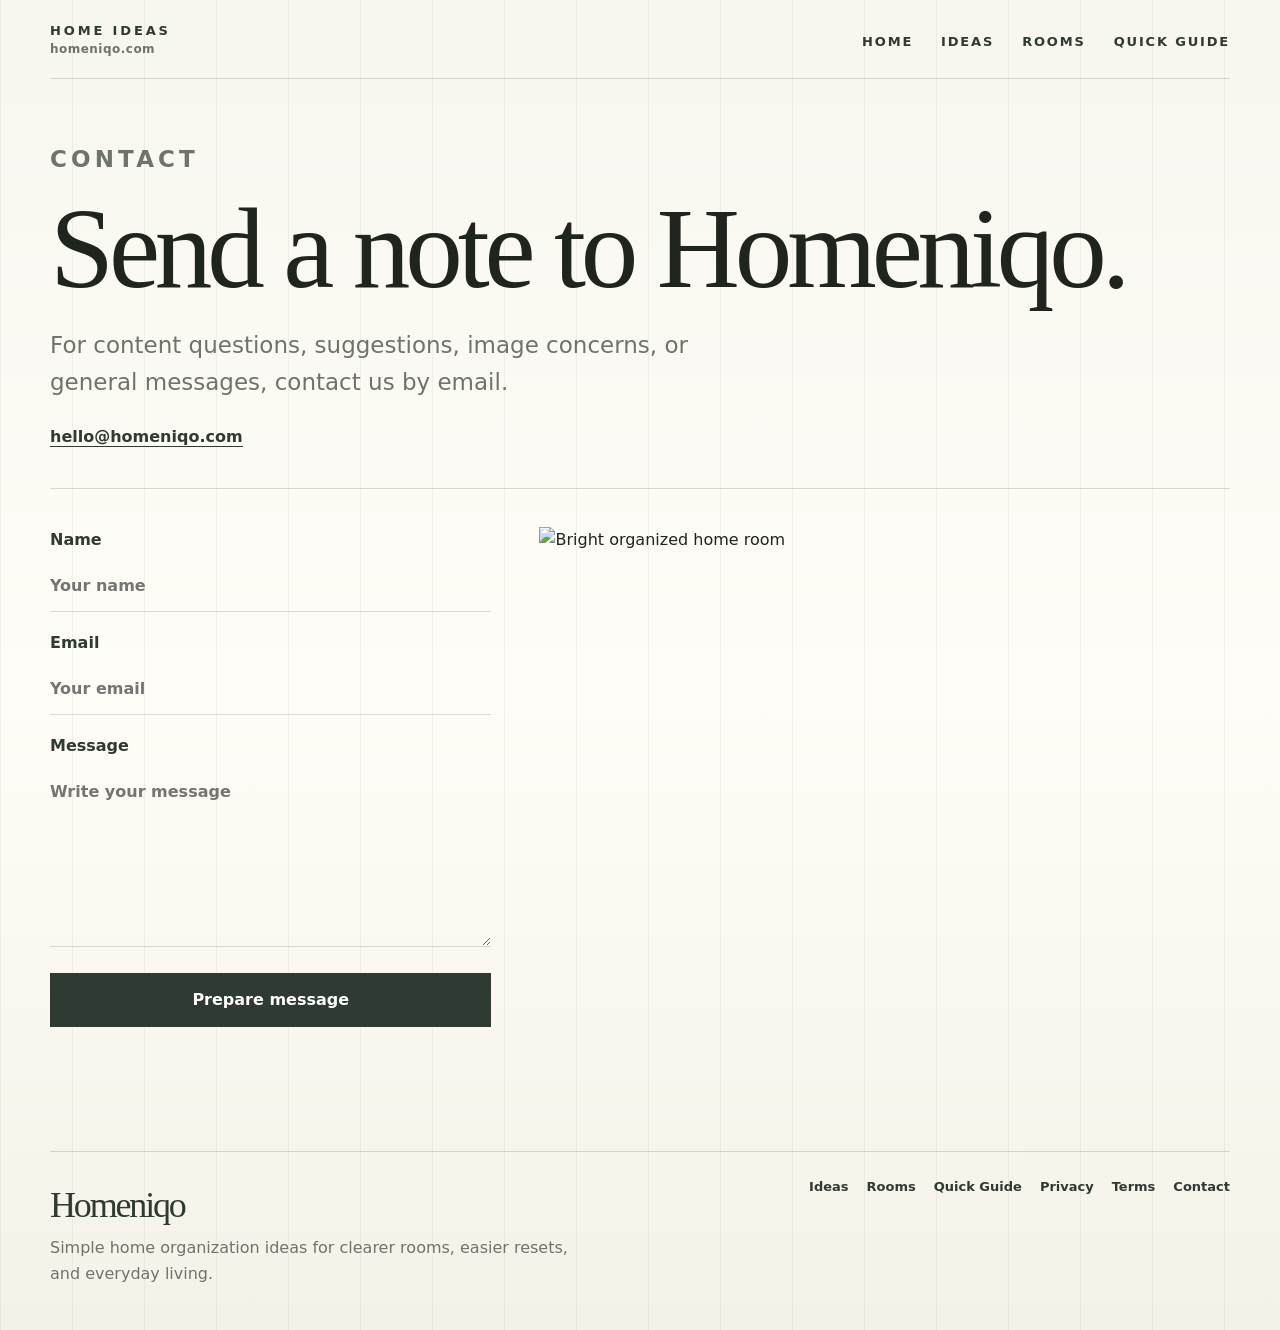
==== contact.html @ 61737d39 "Add files via upload" ====
<!DOCTYPE html>
<html lang="en">
<head>
<meta charset="UTF-8" />
<meta name="viewport" content="width=device-width, initial-scale=1.0" />
<title>Contact | Homeniqo</title>
<meta name="description" content="Contact Homeniqo." />
<link rel="icon" href="favicon.svg" type="image/svg+xml" />
<link rel="stylesheet" href="style.css" />
</head>
<body><header class="site-header">
    <a class="site-label" href="/" aria-label="Homeniqo home">
      <span>Home Ideas</span>
      <small>homeniqo.com</small>
    </a>
    <button class="menu-button" type="button" aria-label="Open navigation">Menu</button>
    <nav class="main-nav">
      <a href="/">Home</a>
      <a href="ideas.html">Ideas</a>
      <a href="rooms.html">Rooms</a>
      <a href="quick-guide.html">Quick Guide</a>
    </nav>
  </header><main class="contact-page"><section class="contact-intro"><p class="kicker">Contact</p><h1>Send a note to Homeniqo.</h1><p>For content questions, suggestions, image concerns, or general messages, contact us by email.</p><a href="mailto:hello@homeniqo.com">hello@homeniqo.com</a></section><section class="contact-layout"><form id="contactForm"><label>Name<input type="text" name="name" placeholder="Your name" required /></label><label>Email<input type="email" name="email" placeholder="Your email" required /></label><label>Message<textarea name="message" rows="6" placeholder="Write your message" required></textarea></label><button type="submit">Prepare message</button><p id="formNote"></p></form><img src="https://images.unsplash.com/photo-1493809842364-78817add7ffb?auto=format&fit=crop&w=1500&q=80" alt="Bright organized home room" /></section></main><footer class="site-footer">
<div><a class="footer-brand" href="/">Homeniqo</a><p>Simple home organization ideas for clearer rooms, easier resets, and everyday living.</p></div>
<nav><a href="ideas.html">Ideas</a><a href="rooms.html">Rooms</a><a href="quick-guide.html">Quick Guide</a><a href="privacy.html">Privacy</a><a href="terms.html">Terms</a><a href="contact.html">Contact</a></nav>
</footer><script src="script.js"></script></body></html>
---- style.css ----
:root{--bg:#f7f6ef;--paper:#fffdf7;--ink:#20241f;--muted:#6f746b;--green:#2f3a32;--clay:#a9684b;--line:rgba(32,36,31,.16);--max:1180px}*{box-sizing:border-box}body{margin:0;background:linear-gradient(90deg,rgba(47,58,50,.055) 1px,transparent 1px),linear-gradient(180deg,#f7f6ef 0%,#fffdf7 52%,#f4f1e8 100%);background-size:72px 72px,auto;color:var(--ink);font-family:Inter,ui-sans-serif,system-ui,-apple-system,BlinkMacSystemFont,"Segoe UI",sans-serif;line-height:1.62}a{color:inherit;text-decoration:none}img{display:block;max-width:100%}h1,h2,h3,p{margin-top:0}h1,h2{font-family:Georgia,"Times New Roman",serif;font-weight:400;line-height:.98;letter-spacing:-.045em}h1{font-size:clamp(56px,9vw,126px);margin-bottom:22px}h2{font-size:clamp(34px,4.7vw,68px);margin-bottom:16px}.site-header,.hero,.statement,.room-focus,.ideas-strip,.quick-reset,.page,.article-page,.legal-page,.contact-page,.site-footer{width:min(var(--max),calc(100% - 38px));margin-left:auto;margin-right:auto}.site-header{padding-top:32px;display:grid;grid-template-columns:1fr auto;gap:22px;align-items:end;border-bottom:1px solid var(--line);padding-bottom:18px}.wordmark{font-family:Georgia,"Times New Roman",serif;font-size:clamp(42px,8vw,96px);line-height:.8;letter-spacing:-.07em;color:var(--green)}.main-nav{display:flex;gap:28px;align-items:center;padding-bottom:2px}.main-nav a{color:var(--green);font-size:13px;font-weight:800;text-transform:uppercase;letter-spacing:.14em;border-bottom:1px solid transparent}.main-nav a:hover{border-bottom-color:var(--green)}.menu-button{display:none;font:inherit;border:0;background:transparent;color:var(--green);text-transform:uppercase;letter-spacing:.14em;font-weight:800;cursor:pointer}.hero{margin-top:64px;display:grid;grid-template-columns:.95fr 1.05fr;gap:clamp(34px,6vw,86px);align-items:end}.hero-text{padding-bottom:32px}.kicker,.section-label{color:var(--clay);text-transform:uppercase;letter-spacing:.18em;font-size:12px;font-weight:900;margin-bottom:14px}.lead,.page-intro p,.guide-hero p,.article header p,.contact-intro p{color:var(--muted);font-size:clamp(18px,2.1vw,23px);max-width:680px}.inline-actions{display:flex;gap:18px;flex-wrap:wrap;margin-top:30px}.inline-actions a,.text-link,.back-link,.article-nav a,.contact-intro a{color:var(--green);font-weight:900;border-bottom:1px solid currentColor}.hero-image{margin:0}.hero-image img{width:100%;height:min(66vw,640px);object-fit:cover}.hero-image figcaption{margin-top:12px;color:var(--muted);font-size:13px}.statement{margin-top:86px;border-top:1px solid var(--line);border-bottom:1px solid var(--line);padding:30px 0}.statement p{font-family:Georgia,"Times New Roman",serif;font-size:clamp(28px,4.2vw,56px);line-height:1.12;letter-spacing:-.035em;max-width:980px;margin-bottom:0;color:var(--green)}.room-focus{margin-top:92px}.room-layout{display:grid;grid-template-columns:230px 1fr;gap:54px;align-items:start}.room-list{display:grid;gap:8px;position:sticky;top:18px}.room-choice{border:0;border-bottom:1px solid var(--line);background:transparent;color:var(--muted);padding:14px 0;text-align:left;font:inherit;font-weight:800;cursor:pointer}.room-choice.active{color:var(--green);padding-left:16px}.room-detail{display:grid;grid-template-columns:minmax(0,.7fr) minmax(280px,1fr);gap:34px;align-items:start}.room-detail p{color:var(--muted);font-size:20px;max-width:480px}.room-detail img{width:100%;height:430px;object-fit:cover}.ideas-strip{margin-top:96px}.idea-columns{border-top:1px solid var(--line)}.idea-link{display:grid;grid-template-columns:170px .75fr 1fr;gap:28px;padding:26px 0;border-bottom:1px solid var(--line);align-items:baseline}.idea-link span,.editorial-list span{color:var(--clay);text-transform:uppercase;letter-spacing:.14em;font-size:12px;font-weight:900}.idea-link strong{font-family:Georgia,"Times New Roman",serif;font-size:clamp(24px,3vw,38px);line-height:1.04;font-weight:400;letter-spacing:-.035em;color:var(--green)}.idea-link em{color:var(--muted);font-style:normal}.quick-reset{margin-top:96px;display:grid;grid-template-columns:.9fr 1.1fr;gap:54px;align-items:start;padding-top:32px;border-top:1px solid var(--line)}.reset-copy p{font-size:clamp(24px,3.2vw,42px);font-family:Georgia,"Times New Roman",serif;line-height:1.1;color:var(--green)}.reset-copy button,.contact-layout button{border:0;background:var(--green);color:#fff;padding:14px 20px;font:inherit;font-weight:900;cursor:pointer}.page,.article-page,.legal-page,.contact-page{margin-top:62px}.page-intro{display:grid;grid-template-columns:1fr .85fr;gap:50px;align-items:end;border-bottom:1px solid var(--line);padding-bottom:38px}.editorial-list{margin-top:34px;display:grid;gap:44px}.editorial-list article{display:grid;grid-template-columns:42% 1fr;gap:38px;align-items:center}.editorial-list article:nth-child(even){grid-template-columns:1fr 42%}.editorial-list article:nth-child(even) img{order:2}.editorial-list img{width:100%;height:360px;object-fit:cover}.editorial-list h2{font-size:clamp(32px,4.6vw,64px);margin-top:12px}.editorial-list p,.room-note p,.steps p,.article-body p,.legal-copy p{color:var(--muted);font-size:18px}.room-notes{margin-top:44px;display:grid;grid-template-columns:repeat(2,1fr);column-gap:48px;row-gap:58px}.room-note img{width:100%;height:340px;object-fit:cover;margin-bottom:18px}.room-note h2{font-size:42px}.guide-hero{display:grid;grid-template-columns:1fr .8fr;gap:48px;border-bottom:1px solid var(--line);padding-bottom:42px;align-items:end}.steps{margin-top:36px;display:grid;gap:28px}.steps div{display:grid;grid-template-columns:90px .8fr 1fr;gap:28px;padding-bottom:26px;border-bottom:1px solid var(--line)}.steps span{font-family:Georgia,"Times New Roman",serif;color:var(--clay);font-size:38px}.steps h2,.article-body h2,.legal-copy h2{font-size:34px}.wide-photo{margin-top:46px}.wide-photo img{width:100%;height:480px;object-fit:cover}.back-link{display:inline-block;margin-bottom:28px}.article{max-width:980px}.article header{border-bottom:1px solid var(--line);padding-bottom:30px}.article-main-image{width:100%;height:520px;object-fit:cover;margin:34px 0}.article-body{max-width:760px;margin-left:auto}.article-body section{padding:26px 0;border-bottom:1px solid var(--line)}.article-nav{max-width:760px;margin:28px 0 0 auto;display:flex;justify-content:space-between;gap:22px}.legal-title{border-bottom:1px solid var(--line);padding-bottom:32px}.legal-copy{max-width:760px;margin:36px 0 0 auto}.legal-copy h2{margin-top:30px}.contact-intro{border-bottom:1px solid var(--line);padding-bottom:38px}.contact-layout{margin-top:38px;display:grid;grid-template-columns:.78fr 1.22fr;gap:48px;align-items:start}.contact-layout form{display:grid;gap:18px}.contact-layout label{color:var(--green);font-weight:900}.contact-layout input,.contact-layout textarea{width:100%;margin-top:8px;border:0;border-bottom:1px solid var(--line);background:transparent;padding:12px 0;font:inherit;color:var(--ink);outline:none}.contact-layout input:focus,.contact-layout textarea:focus{border-bottom-color:var(--green)}.contact-layout img{width:100%;height:520px;object-fit:cover}#formNote{color:var(--muted);margin:0}.site-footer{margin-top:104px;margin-bottom:28px;border-top:1px solid var(--line);padding-top:24px;display:grid;grid-template-columns:1fr auto;gap:34px}.footer-brand{font-family:Georgia,"Times New Roman",serif;font-size:36px;letter-spacing:-.06em;color:var(--green)}.site-footer p{max-width:520px;color:var(--muted)}.site-footer nav{display:grid;grid-auto-flow:column;gap:18px;align-items:start}.site-footer nav a{color:var(--green);font-weight:800;font-size:13px}@media(max-width:980px){.site-header,.hero,.page-intro,.room-layout,.room-detail,.quick-reset,.guide-hero,.steps div,.contact-layout,.site-footer{grid-template-columns:1fr}.main-nav{justify-self:start}.hero-text{padding-bottom:0}.room-list{position:static;display:flex;overflow-x:auto;gap:18px}.room-choice{min-width:max-content}.idea-link{grid-template-columns:1fr;gap:10px}.editorial-list article,.editorial-list article:nth-child(even){grid-template-columns:1fr}.editorial-list article:nth-child(even) img{order:0}.site-footer nav{grid-auto-flow:row;grid-template-columns:repeat(3,1fr)}}@media(max-width:680px){.site-header,.hero,.statement,.room-focus,.ideas-strip,.quick-reset,.page,.article-page,.legal-page,.contact-page,.site-footer{width:min(var(--max),calc(100% - 24px))}.site-header{grid-template-columns:1fr auto;align-items:center;padding-top:24px}.wordmark{font-size:44px}.menu-button{display:block}.main-nav{display:none;grid-column:1/-1;width:100%;gap:0;padding-top:10px}.main-nav.open{display:grid}.main-nav a{padding:13px 0;border-bottom:1px solid var(--line)}.hero{margin-top:44px}h1{font-size:clamp(44px,15vw,72px)}.hero-image img,.room-detail img,.editorial-list img,.room-note img,.article-main-image,.wide-photo img,.contact-layout img{height:320px}.statement{margin-top:60px}.room-focus,.ideas-strip,.quick-reset{margin-top:70px}.room-notes{grid-template-columns:1fr}.article-body,.article-nav,.legal-copy{margin-left:0}.site-footer nav{grid-template-columns:1fr 1fr}}

/* Homeniqo no-logo header refinement */
.site-header {
  padding-top: 24px !important;
  padding-bottom: 18px !important;
  display: grid !important;
  grid-template-columns: auto 1fr !important;
  gap: 26px !important;
  align-items: center !important;
  border-bottom: 1px solid var(--line) !important;
}

.wordmark {
  display: none !important;
}

.site-label {
  display: inline-grid !important;
  gap: 2px !important;
  color: var(--green) !important;
}

.site-label span {
  font-family: Inter, ui-sans-serif, system-ui, -apple-system, BlinkMacSystemFont, "Segoe UI", sans-serif !important;
  font-size: 13px !important;
  text-transform: uppercase !important;
  letter-spacing: .22em !important;
  font-weight: 900 !important;
  line-height: 1.1 !important;
}

.site-label small {
  font-size: 12px !important;
  letter-spacing: .04em !important;
  color: var(--muted) !important;
  font-weight: 600 !important;
}

.main-nav {
  justify-self: end !important;
  display: flex !important;
  gap: 28px !important;
  align-items: center !important;
  padding-bottom: 0 !important;
}

.main-nav a {
  color: var(--green) !important;
  font-size: 13px !important;
  font-weight: 800 !important;
  text-transform: uppercase !important;
  letter-spacing: .14em !important;
  border-bottom: 1px solid transparent !important;
}

.main-nav a:hover {
  border-bottom-color: var(--green) !important;
}

.menu-button {
  display: none;
  font: inherit;
  border: 0;
  background: transparent;
  color: var(--green);
  text-transform: uppercase;
  letter-spacing: .14em;
  font-weight: 800;
  cursor: pointer;
}

.hero {
  margin-top: 58px;
}

.hero-text {
  padding-top: 18px;
}

@media (max-width: 680px) {
  .site-header {
    grid-template-columns: 1fr auto !important;
    width: min(var(--max), calc(100% - 24px)) !important;
  }

  .menu-button {
    display: block !important;
  }

  .main-nav {
    display: none !important;
    grid-column: 1 / -1 !important;
    width: 100% !important;
    justify-self: stretch !important;
    gap: 0 !important;
    padding-top: 10px !important;
    flex-direction: column !important;
    align-items: stretch !important;
  }

  .main-nav.open {
    display: flex !important;
  }

  .main-nav a {
    padding: 13px 0 !important;
    border-bottom: 1px solid var(--line) !important;
  }

  .hero {
    margin-top: 42px;
  }
}
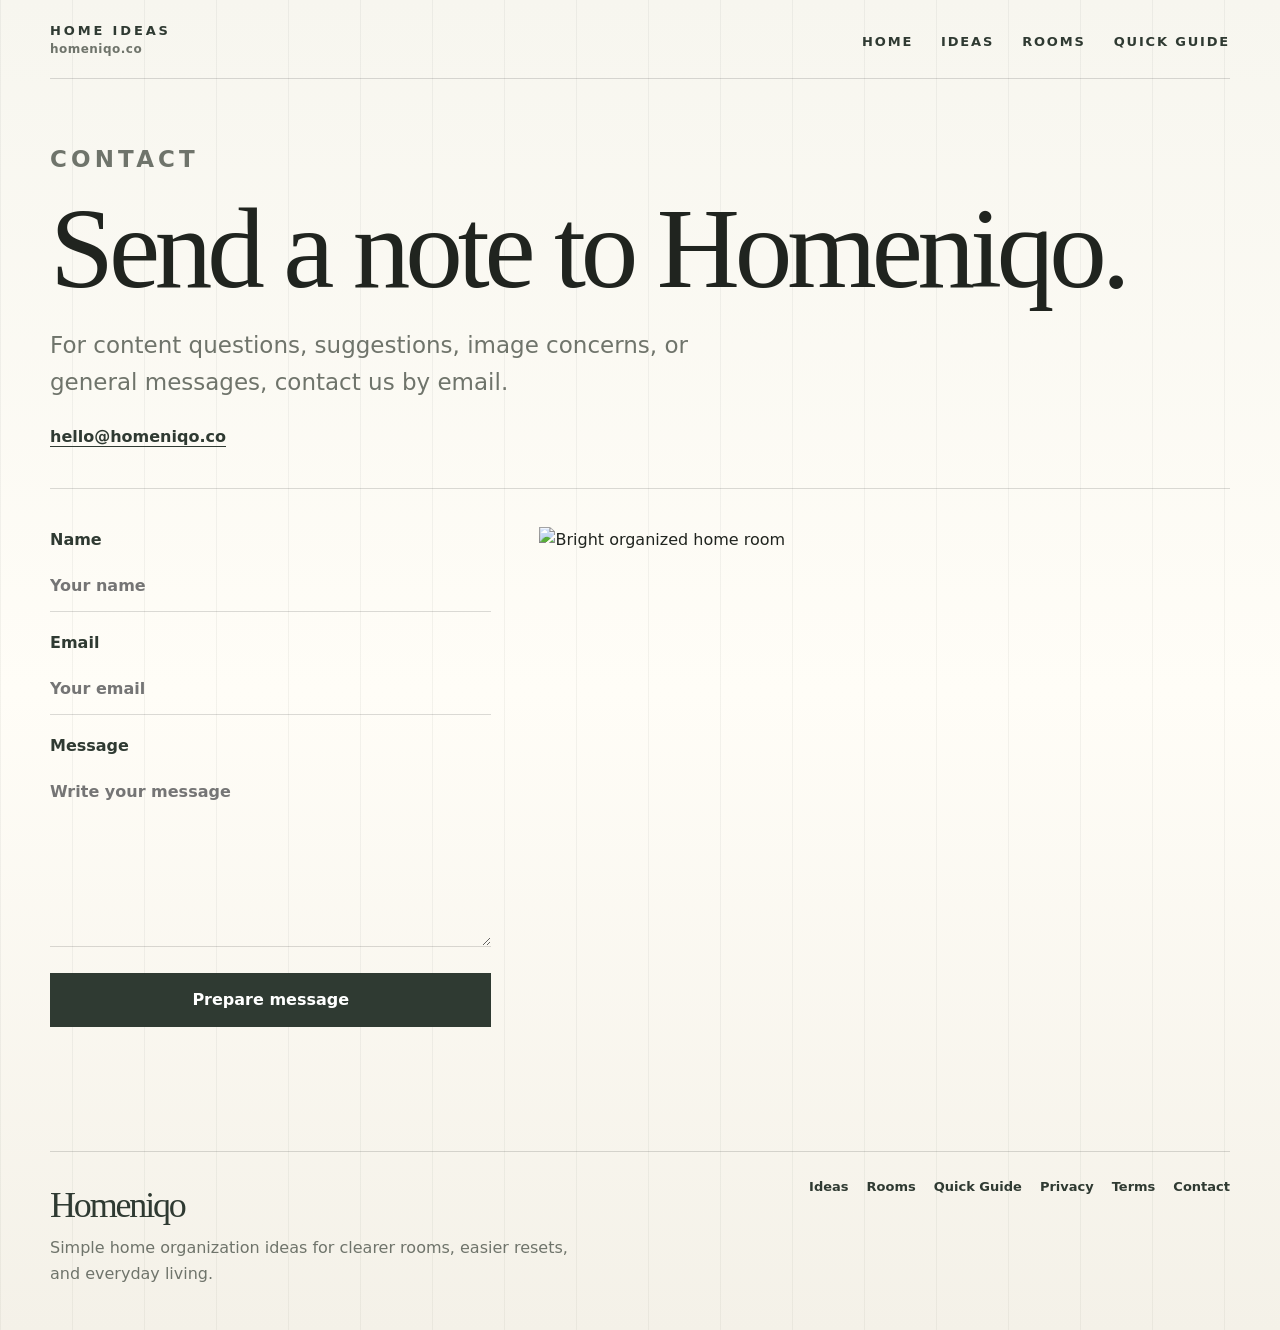
==== commit f6f8c9e4: "Update contact.html" ====
--- a/contact.html
+++ b/contact.html
@@ -11,7 +11,7 @@
 <body><header class="site-header">
     <a class="site-label" href="/" aria-label="Homeniqo home">
       <span>Home Ideas</span>
-      <small>homeniqo.com</small>
+      <small>homeniqo.co</small>
     </a>
     <button class="menu-button" type="button" aria-label="Open navigation">Menu</button>
     <nav class="main-nav">
@@ -20,7 +20,7 @@
       <a href="rooms.html">Rooms</a>
       <a href="quick-guide.html">Quick Guide</a>
     </nav>
-  </header><main class="contact-page"><section class="contact-intro"><p class="kicker">Contact</p><h1>Send a note to Homeniqo.</h1><p>For content questions, suggestions, image concerns, or general messages, contact us by email.</p><a href="mailto:hello@homeniqo.com">hello@homeniqo.com</a></section><section class="contact-layout"><form id="contactForm"><label>Name<input type="text" name="name" placeholder="Your name" required /></label><label>Email<input type="email" name="email" placeholder="Your email" required /></label><label>Message<textarea name="message" rows="6" placeholder="Write your message" required></textarea></label><button type="submit">Prepare message</button><p id="formNote"></p></form><img src="https://images.unsplash.com/photo-1493809842364-78817add7ffb?auto=format&fit=crop&w=1500&q=80" alt="Bright organized home room" /></section></main><footer class="site-footer">
+  </header><main class="contact-page"><section class="contact-intro"><p class="kicker">Contact</p><h1>Send a note to Homeniqo.</h1><p>For content questions, suggestions, image concerns, or general messages, contact us by email.</p><a href="mailto:hello@homeniqo.co">hello@homeniqo.co</a></section><section class="contact-layout"><form id="contactForm"><label>Name<input type="text" name="name" placeholder="Your name" required /></label><label>Email<input type="email" name="email" placeholder="Your email" required /></label><label>Message<textarea name="message" rows="6" placeholder="Write your message" required></textarea></label><button type="submit">Prepare message</button><p id="formNote"></p></form><img src="https://images.unsplash.com/photo-1493809842364-78817add7ffb?auto=format&fit=crop&w=1500&q=80" alt="Bright organized home room" /></section></main><footer class="site-footer">
 <div><a class="footer-brand" href="/">Homeniqo</a><p>Simple home organization ideas for clearer rooms, easier resets, and everyday living.</p></div>
 <nav><a href="ideas.html">Ideas</a><a href="rooms.html">Rooms</a><a href="quick-guide.html">Quick Guide</a><a href="privacy.html">Privacy</a><a href="terms.html">Terms</a><a href="contact.html">Contact</a></nav>
-</footer><script src="script.js"></script></body></html>+</footer><script src="script.js"></script></body></html>
--- a/style.css
+++ b/style.css
@@ -112,3 +112,35 @@
     margin-top: 42px;
   }
 }
+
+
+/* PC intro fix for Ideas and Rooms pages */
+.page-intro {
+  display: block !important;
+  max-width: 980px !important;
+  padding-bottom: 38px !important;
+  border-bottom: 1px solid var(--line) !important;
+}
+
+.page-intro h1 {
+  max-width: 860px !important;
+  font-size: clamp(52px, 7.6vw, 98px) !important;
+  line-height: 0.98 !important;
+  margin-bottom: 24px !important;
+}
+
+.page-intro p:not(.kicker) {
+  max-width: 620px !important;
+  color: var(--muted) !important;
+  font-size: clamp(18px, 1.8vw, 22px) !important;
+}
+
+@media (max-width: 680px) {
+  .page-intro h1 {
+    font-size: clamp(42px, 13vw, 68px) !important;
+  }
+
+  .page-intro p:not(.kicker) {
+    font-size: 18px !important;
+  }
+}
